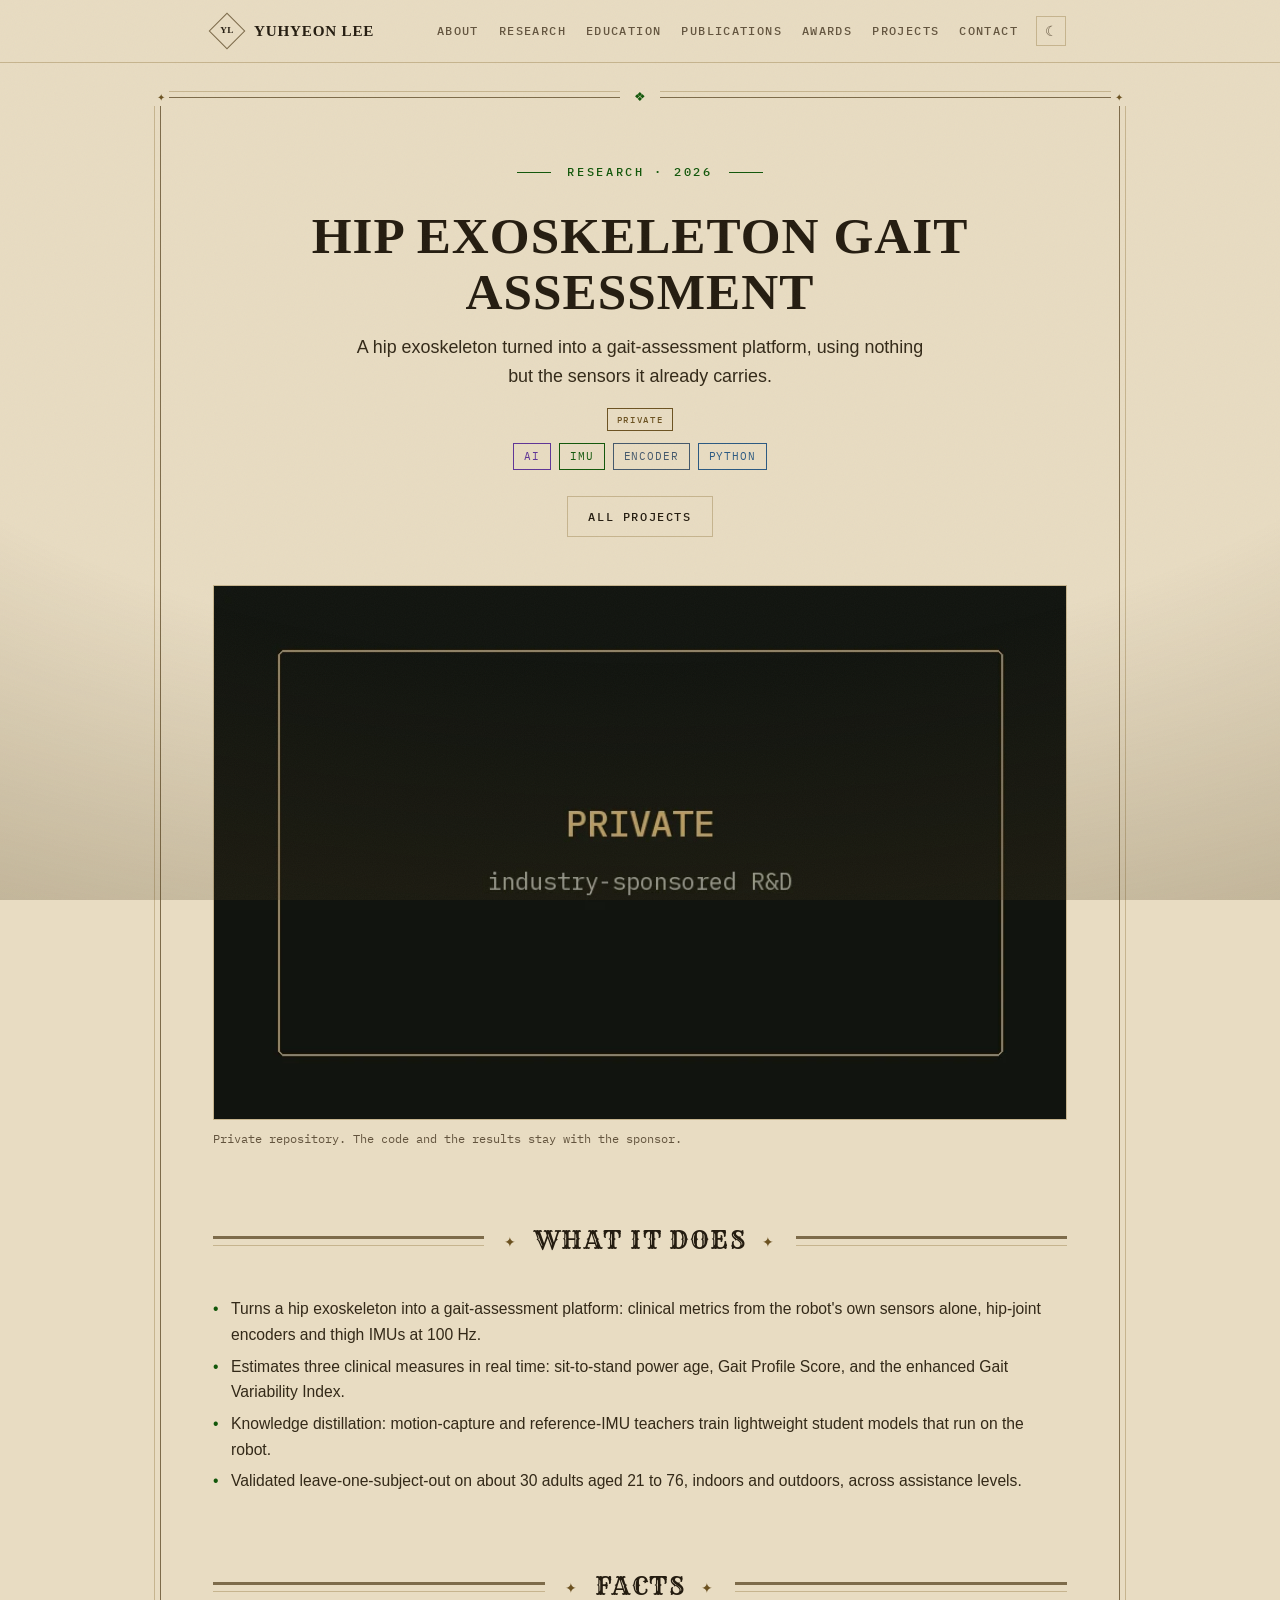
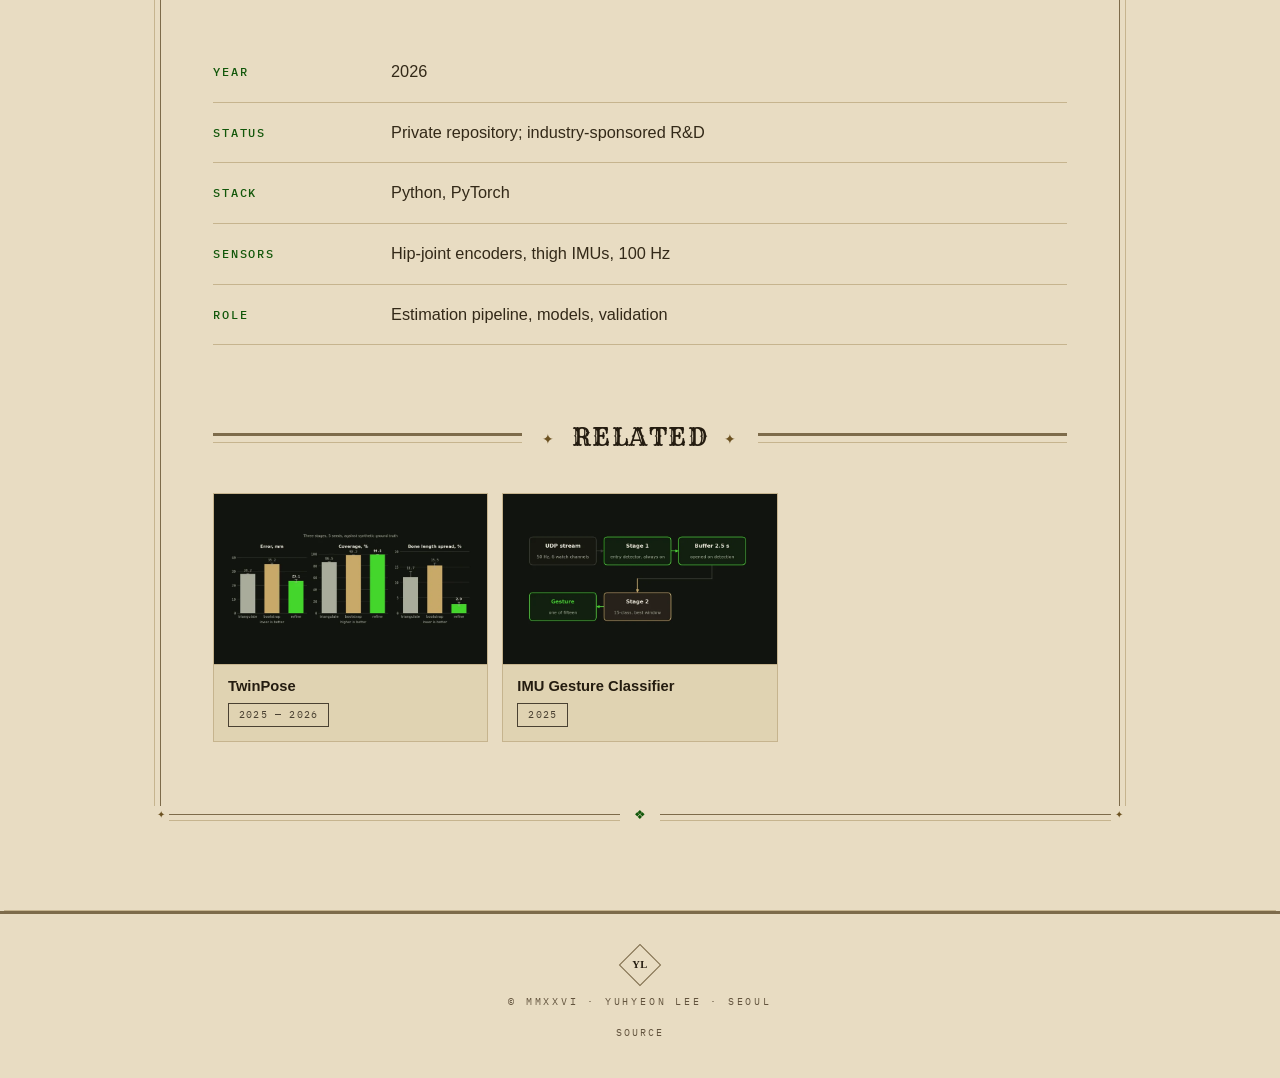
==== projects/hip-exoskeleton-gait/index.html @ b3503a05 "Stop the translucent layers from hazing scrolled content The vignette was a fixed radial wash. Its c" ====
<!DOCTYPE html>
<html lang="en">
<head>
  <meta charset="UTF-8">
  <meta name="viewport" content="width=device-width, initial-scale=1.0">
  <title>Hip Exoskeleton Gait Assessment — Yuhyeon Lee</title>
  <meta name="description" content="Clinical gait measures from a hip exoskeleton&#x27;s own encoders and thigh IMUs, distilled from motion-capture teachers into onboard models.">
  <meta name="author" content="Yuhyeon Lee">
  <meta name="theme-color" content="#0c0d0b">
  <link rel="canonical" href="https://blueion0612.github.io/projects/hip-exoskeleton-gait/">

  <meta property="og:type" content="article">
  <meta property="og:site_name" content="Yuhyeon Lee">
  <meta property="og:locale" content="en_US">
  <meta property="og:title" content="Hip Exoskeleton Gait Assessment — Yuhyeon Lee">
  <meta property="og:description" content="Clinical gait measures from a hip exoskeleton&#x27;s own encoders and thigh IMUs, distilled from motion-capture teachers into onboard models.">
  <meta property="og:url" content="https://blueion0612.github.io/projects/hip-exoskeleton-gait/">
  <meta property="og:image" content="https://blueion0612.github.io/assets/projects/hip-exoskeleton-gait.webp">
  <meta property="og:image:width" content="800">
  <meta property="og:image:height" content="500">
  <meta name="twitter:card" content="summary_large_image">

  <link rel="icon" href="../../assets/favicon.svg" type="image/svg+xml">
  <link rel="icon" href="../../favicon.ico" sizes="16x16 32x32 48x48">
  <link rel="apple-touch-icon" href="../../assets/apple-touch-icon.png">

  <link rel="preload" href="../../assets/fonts/besley-var.woff2" as="font" type="font/woff2" crossorigin>
  <link rel="preload" href="../../assets/fonts/ibmplexmono-400.woff2" as="font" type="font/woff2" crossorigin>
  <link rel="preload" href="../../assets/fonts/archivo-var.woff2" as="font" type="font/woff2" crossorigin>
  <link rel="stylesheet" href="../../assets/style.css?v=25">
  <script>
    try {
      var t = localStorage.getItem('theme');
      if (t === 'day' || (!t && window.matchMedia('(prefers-color-scheme: light)').matches)) {
        document.documentElement.setAttribute('data-theme', 'day');
      }
    } catch (e) {}
  </script>
</head>
<body>

<a class="skip-link" href="#top">Skip to content</a>
<div class="grain" aria-hidden="true"></div>
<div class="vignette" aria-hidden="true"></div>

<nav class="nav" aria-label="Primary">
  <div class="nav-inner">
    <a class="nav-brand" href="../../">
      <span class="mark" aria-hidden="true"><span>YL</span></span>
      <span class="nav-name">Yuhyeon Lee</span>
    </a>
    <div class="nav-links">
      <a href="../../#about">About</a>
      <a href="../../#research">Research</a>
      <a href="../../#education">Education</a>
      <a href="../../#publications">Publications</a>
      <a href="../../#awards">Awards</a>
      <a href="../../#projects">Projects</a>
      <a href="../../#contact">Contact</a>
    </div>
    <button class="theme-toggle" type="button" aria-label="Switch to day mode">&#9728;</button>
  </div>
</nav>

<main id="top" class="project-page">

  <div class="frame-tacks" aria-hidden="true"><span>&#10022;</span><span>&#10022;</span><span>&#10022;</span><span>&#10022;</span></div>

  <header class="project-hero">
    <p class="hero-kicker">Research &middot; 2026</p>
    <h1>Hip Exoskeleton Gait Assessment</h1>
    <p class="project-lede">A hip exoskeleton turned into a gait-assessment platform, using nothing but the sensors it already carries.</p>
    <div class="tile-meta project-hero-meta">
      <span class="tag vis-private">Private</span>
    </div>
    <div class="chips project-hero-chips"><span class="chip kw-ai">AI</span><span class="chip chip-mod mod-imu">IMU</span><span class="chip chip-mod mod-enc">Encoder</span><span class="chip kw-py">Python</span></div>
    <div class="hero-links">
      <a class="btn" href="../../#projects">All projects</a>
    </div>
  </header>

  <figure class="project-figure project-figure-hero"><img src="../../assets/projects/hip-exoskeleton-gait.webp" alt="" width="800" height="500" fetchpriority="high" decoding="async"><figcaption>Private repository. The code and the results stay with the sponsor.</figcaption></figure>

  <section class="detail">
    <div class="section-head"><h2>What it does</h2></div>
    <ul class="project-points">
        <li>Turns a hip exoskeleton into a gait-assessment platform: clinical metrics from the robot&#x27;s own sensors alone, hip-joint encoders and thigh IMUs at 100 Hz.</li>
        <li>Estimates three clinical measures in real time: sit-to-stand power age, Gait Profile Score, and the enhanced Gait Variability Index.</li>
        <li>Knowledge distillation: motion-capture and reference-IMU teachers train lightweight student models that run on the robot.</li>
        <li>Validated leave-one-subject-out on about 30 adults aged 21 to 76, indoors and outdoors, across assistance levels.</li>
    </ul>
  </section>

  <section class="detail">
    <div class="section-head"><h2>Facts</h2></div>
    <dl class="facts">
      <div class="fact"><dt>Year</dt><dd>2026</dd></div>
      <div class="fact"><dt>Status</dt><dd>Private repository; industry-sponsored R&amp;D</dd></div>
      <div class="fact"><dt>Stack</dt><dd>Python, PyTorch</dd></div>
      <div class="fact"><dt>Sensors</dt><dd>Hip-joint encoders, thigh IMUs, 100 Hz</dd></div>
      <div class="fact"><dt>Role</dt><dd>Estimation pipeline, models, validation</dd></div>
    </dl>
  </section>



  <section class="detail">
    <div class="section-head"><h2>Related</h2></div>
    <ul class="tiles tiles-small">
      <li><a class="tile tile-small" href="../../projects/twinpose/"><img class="tile-thumb" src="../../assets/projects/twinpose.webp" width="800" height="500" loading="lazy" decoding="async" alt=""><div class="tile-body"><h3 class="tile-title">TwinPose</h3><div class="tile-meta"><span class="project-year">2025 — 2026</span></div></div></a></li>
      <li><a class="tile tile-small" href="../../projects/imu-gesture-classifier/"><img class="tile-thumb" src="../../assets/projects/imu-gesture-classifier.webp" width="800" height="500" loading="lazy" decoding="async" alt=""><div class="tile-body"><h3 class="tile-title">IMU Gesture Classifier</h3><div class="tile-meta"><span class="project-year">2025</span></div></div></a></li>
    </ul>
  </section>

</main>

<footer>
  <div class="footer-inner">
    <span class="mark mark-footer" aria-hidden="true"><span>YL</span></span>
    <span class="footer-line">&copy; MMXXVI &middot; Yuhyeon Lee &middot; Seoul</span>
    <a class="footer-src" href="https://github.com/blueion0612/blueion0612.github.io" target="_blank" rel="noopener">Source</a>
  </div>
</footer>

<script src="../../assets/site.js" defer></script>

</body>
</html>
---- assets/style.css ----
/* ============================================================
   Yuhyeon Lee — personal portfolio
   Concept: "the engineer's dossier" — matte black ground,
   engraved serif display, monospace readouts, one phosphor-green
   accent, brass for stamps and the monogram. Night by default,
   day on the toggle or the OS preference.
   ============================================================ */

/* self-hosted type (SIL Open Font License, see fonts/OFL-*.txt) */
@font-face { font-family: "Besley"; font-style: normal; font-weight: 700 800; font-display: swap; src: url("fonts/besley-var.woff2") format("woff2"); }
@font-face { font-family: "Archivo"; font-style: normal; font-weight: 400 600; font-display: swap; src: url("fonts/archivo-var.woff2") format("woff2"); }
@font-face { font-family: "Archivo"; font-style: italic; font-weight: 400; font-display: swap; src: url("fonts/archivo-italic-var.woff2") format("woff2"); }
@font-face { font-family: "IBM Plex Mono"; font-style: normal; font-weight: 400; font-display: swap; src: url("fonts/ibmplexmono-400.woff2") format("woff2"); }
@font-face { font-family: "IBM Plex Mono"; font-style: normal; font-weight: 500; font-display: swap; src: url("fonts/ibmplexmono-500.woff2") format("woff2"); }
@font-face { font-family: "Rye"; font-style: normal; font-weight: 400; font-display: swap; src: url("fonts/rye-400.woff2") format("woff2"); }

:root {
  color-scheme: dark;
  --bg: #0c0d0b;
  --bg-raise: #12140f;
  --ink: #ece7d9;          /* bone white */
  --ink-soft: #ddd9cb;
  --muted: #a9ac9b;        /* olive gray */
  --line: #2a2c22;
  --line-strong: #4b4d3e;  /* heavy poster rule */
  --line-soft: #191b14;
  --green: #44d62c;        /* phosphor */
  --green-dim: rgba(68, 214, 44, 0.45);
  --gold: #c9a96a;         /* brass */
  --gold-dim: #93805a;

  /* modality signal colors (IMU stays phosphor green — the house modality) */
  --mod-emg: #e0813f;      /* EMG — muscle signal */
  --mod-emg-dim: rgba(224, 129, 63, 0.45);
  --mod-ppg: #e26666;      /* PPG — blood pulse */
  --mod-ppg-dim: rgba(226, 102, 102, 0.45);
  --mod-vis: #52c7de;      /* vision — optics */
  --mod-vis-dim: rgba(82, 199, 222, 0.45);
  --mod-enc: #9fb8cc;      /* encoder — machined steel */
  --mod-enc-dim: rgba(159, 184, 204, 0.45);

  /* keyword inks — technique / language / year (co-occurrence checked per card) */
  --kw-ai: #b48ce0;        /* violet — indelible ink */
  --kw-ai-dim: rgba(180, 140, 224, 0.45);
  --kw-sw: #c9bd72;        /* sand */
  --kw-sw-dim: rgba(201, 189, 114, 0.45);
  --kw-app: #d693a8;       /* faded rose */
  --kw-app-dim: rgba(214, 147, 168, 0.45);
  --kw-py: #7cb8e8;        /* python — sky */
  --kw-py-dim: rgba(124, 184, 232, 0.45);
  --kw-rust: #c47a52;      /* rust — sienna */
  --kw-rust-dim: rgba(196, 122, 82, 0.45);
  --kw-kt: #e8b04a;        /* kotlin — marigold */
  --kw-kt-dim: rgba(232, 176, 74, 0.45);
  --year: #d9d2bd;         /* date stamp — bone */
  --year-dim: rgba(217, 210, 189, 0.4);

  --bg-hover: #15170f;

  --display: "Besley", "Clarendon", Georgia, serif;
  --poster: "Rye", "Besley", Georgia, serif;   /* section bands only — Rye ships one weight (400) */
  --sans: "Archivo", -apple-system, "Segoe UI", sans-serif;
  --mono: "IBM Plex Mono", ui-monospace, "Cascadia Mono", monospace;
}

/* ------------------------------------------------------------ day mode
   the same bill printed on aged paper — toggled by the nav sun/moon,
   persisted in localStorage, night stays the default */
html[data-theme="day"] {
  color-scheme: light;
  scrollbar-color: #b5a683 #e8dcc2;

  --bg: #e8dcc2;
  --bg-raise: #e0d3b2;
  --bg-hover: #dbcda6;
  --ink: #241c10;
  --ink-soft: #332918;
  --muted: #63543e;
  --line: #c6b48e;
  --line-strong: #7d6b4a;
  --line-soft: #d8caa8;
  --green: #12570a;
  --green-dim: #12570a;
  --gold: #6c5221;
  --gold-dim: #6c5221;

  /* every chip ink reaches 4.6:1 on the darkest day surface (--bg-hover),
     so small chip text passes WCAG AA in both themes */
  --mod-emg: #86450e;  --mod-emg-dim: #86450e;
  --mod-ppg: #9a3232;  --mod-ppg-dim: #9a3232;
  --mod-vis: #0e5e71;  --mod-vis-dim: #0e5e71;
  --mod-enc: #44586b;  --mod-enc-dim: #44586b;

  --kw-ai: #5f3596;    --kw-ai-dim: #5f3596;
  --kw-sw: #5f5722;    --kw-sw-dim: #5f5722;
  --kw-app: #8e395a;   --kw-app-dim: #8e395a;
  --kw-py: #2a5982;    --kw-py-dim: #2a5982;
  --kw-rust: #874322;  --kw-rust-dim: #874322;
  --kw-kt: #734f0d;    --kw-kt-dim: #734f0d;
  --year: #4a4132;     --year-dim: #4a4132;
}

html[data-theme="day"] ::-webkit-scrollbar-thumb { background: #b5a683; }
html[data-theme="day"] .portrait { background: linear-gradient(160deg, #ded1af 0%, #e5d9bb 100%); }
html[data-theme="day"] .vignette {
  background: radial-gradient(ellipse 130% 95% at 50% 24%, rgba(0, 0, 0, 0) 52%, rgba(74, 56, 24, 0.3) 100%);
}

* { box-sizing: border-box; margin: 0; padding: 0; }

html { scrollbar-color: #262822 #0c0d0b; }

@media (prefers-reduced-motion: no-preference) {
  html { scroll-behavior: smooth; }
}

body {
  background: var(--bg);
  color: var(--ink-soft);
  font-family: var(--sans);
  font-size: 16.5px;
  line-height: 1.68;
  -webkit-font-smoothing: antialiased;
  text-rendering: optimizeLegibility;
}

::selection { background: var(--green); color: var(--bg); }

a { color: var(--green); text-decoration: none; }
a:hover { text-decoration: underline; text-underline-offset: 4px; }
a:focus-visible,
.btn:focus-visible {
  outline: 2px solid var(--green);
  outline-offset: 3px;
}

.skip-link {
  position: absolute;
  top: 8px;
  left: 50%;
  transform: translate(-50%, -160%);
  z-index: 100;
  background: var(--bg);
  color: var(--green);
  border: 1px solid var(--green);
  padding: 8px 16px;
  font-family: var(--mono);
  font-size: 0.72rem;
  text-transform: uppercase;
  letter-spacing: 0.14em;
}
.skip-link:focus { transform: translate(-50%, 0); }

/* thin dark scrollbar */
::-webkit-scrollbar { width: 10px; }
::-webkit-scrollbar-track { background: var(--bg); }
::-webkit-scrollbar-thumb { background: #262822; border-radius: 0; }
::-webkit-scrollbar-thumb:hover { background: var(--green-dim); }

/* film grain over everything */
.grain {
  position: fixed;
  inset: 0;
  z-index: 999;
  pointer-events: none;
  opacity: 0.034;
  background-image: url("data:image/svg+xml,%3Csvg xmlns='http://www.w3.org/2000/svg' width='160' height='160'%3E%3Cfilter id='n'%3E%3CfeTurbulence type='fractalNoise' baseFrequency='0.9' numOctaves='2' stitchTiles='stitch'/%3E%3C/filter%3E%3Crect width='160' height='160' filter='url(%23n)'/%3E%3C/svg%3E");
}

/* lamplight — the poster darkens toward its edges. Bound to the first screen and
   scrolled away with it: as a fixed layer it washed the bottom of every screen,
   which read as a haze over anything being scrolled past. */
.vignette {
  position: absolute;
  top: 0;
  left: 0;
  right: 0;
  height: 100vh;
  z-index: 998;
  pointer-events: none;
  background: radial-gradient(ellipse 130% 95% at 50% 24%, rgba(0, 0, 0, 0) 52%, rgba(3, 4, 2, 0.42) 100%);
}

/* ------------------------------------------------------------ monogram mark */

.mark {
  width: 26px;
  height: 26px;
  border: 1px solid var(--line-strong);
  transform: rotate(45deg);
  display: inline-flex;
  align-items: center;
  justify-content: center;
  flex-shrink: 0;
  transition: border-color 0.2s ease;
}

.mark span {
  transform: rotate(-45deg);
  font-family: var(--display);
  font-size: 0.58rem;
  font-weight: 700;
  color: var(--ink);
  letter-spacing: 0.04em;
}

/* ------------------------------------------------------------ nav */

.nav {
  position: sticky;
  top: 0;
  z-index: 10;
  background: var(--bg);
  border-bottom: 1px solid var(--line);
}

.nav-inner {
  position: relative;
  max-width: 900px;
  margin: 0 auto;
  padding: 0 24px;
  height: 62px;
  display: flex;
  align-items: center;
  gap: 18px;
}

.nav-brand {
  display: flex;
  align-items: center;
  gap: 14px;
}
.nav-brand:hover { text-decoration: none; }
.nav-brand:hover .mark { border-color: var(--green); }

.nav-name {
  font-family: var(--display);
  font-size: 0.95rem;
  font-weight: 700;
  text-transform: uppercase;
  color: var(--ink);
  letter-spacing: 0.05em;
  white-space: nowrap;
}

.nav-links {
  display: flex;
  flex-wrap: wrap;
  gap: 20px;
  margin-left: auto;
}

.nav-links a {
  font-family: var(--mono);
  font-size: 0.72rem;
  font-weight: 500;
  text-transform: uppercase;
  letter-spacing: 0.12em;
  color: var(--muted);
}
.nav-links a:hover {
  color: var(--ink);
  text-decoration: underline;
  text-decoration-color: var(--green);
  text-underline-offset: 6px;
}

.theme-toggle {
  width: 30px;
  height: 30px;
  display: inline-flex;
  align-items: center;
  justify-content: center;
  flex-shrink: 0;
  padding: 0;
  background: transparent;
  border: 1px solid var(--line);
  color: var(--muted);
  font-size: 0.9rem;
  line-height: 1;
  cursor: pointer;
  transition: border-color 0.18s ease, color 0.18s ease;
}
.theme-toggle:hover { border-color: var(--green); color: var(--ink); }
.theme-toggle:focus-visible { outline: 2px solid var(--green); outline-offset: 3px; }

/* ------------------------------------------------------------ layout */

/* the whole page is framed like a printed bill */
main {
  position: relative;
  max-width: 960px;
  margin: 34px auto 0;
  padding: 0 52px;
  border: 1px solid var(--line-strong);
  outline: 1px solid var(--line);
  outline-offset: 5px;
}

main::before,
main::after {
  content: "\2756";           /* ❖ */
  position: absolute;
  left: 50%;
  transform: translateX(-50%);
  color: var(--green);
  background: var(--bg);
  padding: 0 14px;
  font-size: 0.8rem;
  line-height: 1;
}
main::before { top: -7px; }
main::after { bottom: -7px; }

/* brass tacks pinning the bill at its corners */
.frame-tacks span {
  position: absolute;
  width: 16px;
  height: 16px;
  display: flex;
  align-items: center;
  justify-content: center;
  color: var(--gold);
  background: var(--bg);
  font-size: 0.6rem;
  line-height: 1;
  z-index: 2;
}
.frame-tacks span:nth-child(1) { top: -8px; left: -8px; }
.frame-tacks span:nth-child(2) { top: -8px; right: -8px; }
.frame-tacks span:nth-child(3) { bottom: -8px; left: -8px; }
.frame-tacks span:nth-child(4) { bottom: -8px; right: -8px; }

section {
  margin: 104px 0;
  scroll-margin-top: 92px;
}

/* poster band: heavy-thin rules flanking a centered title */
.section-head {
  display: flex;
  align-items: center;
  gap: 20px;
  margin-bottom: 34px;
}

.section-head::before,
.section-head::after {
  content: "";
  flex: 1;
  height: 6px;
  border-top: 3px solid var(--line-strong);
  border-bottom: 1px solid var(--line);
}

h2 {
  font-family: var(--poster);
  font-size: 1.55rem;
  font-weight: 400;
  text-transform: uppercase;
  color: var(--ink);
  letter-spacing: 0.06em;
  white-space: nowrap;
}

/* hand-set ornaments flanking every band title */
h2::before,
h2::after {
  content: "\2726";           /* ✦ */
  font-size: 0.55em;
  color: var(--gold-dim);
  vertical-align: 0.18em;
}
h2::before { margin-right: 16px; }
h2::after { margin-left: 16px; }

/* ------------------------------------------------------------ hero */

/* wanted-poster stack: kicker, name, mugshot, details */
.hero {
  display: flex;
  flex-direction: column;
  align-items: center;
  text-align: center;
  padding: 78px 0 0;
}

.hero-kicker {
  display: flex;
  align-items: center;
  gap: 16px;
  font-family: var(--mono);
  font-size: 0.76rem;
  font-weight: 500;
  letter-spacing: 0.22em;
  text-transform: uppercase;
  color: var(--green);
  margin-bottom: 26px;
}
.hero-kicker::before,
.hero-kicker::after {
  content: "";
  width: 34px;
  height: 1px;
  background: var(--green);
}

.hero h1 {
  font-family: var(--display);
  font-size: clamp(2.7rem, 7vw, 4.3rem);
  font-weight: 800;
  text-transform: uppercase;
  color: var(--ink);
  letter-spacing: 0.02em;
  line-height: 1.05;
  margin-bottom: 36px;
}

/* worn wood-type ink on the name — noise clipped into the glyphs */
@supports (-webkit-background-clip: text) {
  .hero h1 {
    color: transparent;
    background-image:
      url("data:image/svg+xml,%3Csvg xmlns='http://www.w3.org/2000/svg' width='140' height='140'%3E%3Cfilter id='w'%3E%3CfeTurbulence type='fractalNoise' baseFrequency='0.5' numOctaves='3' stitchTiles='stitch'/%3E%3CfeColorMatrix values='0 0 0 0 0  0 0 0 0 0  0 0 0 0 0  0 0 0 0.8 -0.3'/%3E%3C/filter%3E%3Crect width='140' height='140' filter='url(%23w)' opacity='0.55'/%3E%3C/svg%3E"),
      linear-gradient(var(--ink), var(--ink));
    -webkit-background-clip: text;
    background-clip: text;
  }
}

.hero-affiliation {
  font-family: var(--mono);
  font-size: 0.8rem;
  text-transform: uppercase;
  letter-spacing: 0.1em;
  color: var(--muted);
  margin-bottom: 30px;
}
.hero-affiliation a {
  color: var(--muted);
  text-decoration: underline;
  text-decoration-color: var(--line);
  text-underline-offset: 4px;
}
.hero-affiliation a:hover { color: var(--green); text-decoration-color: var(--green); }

.hero-links { display: flex; flex-wrap: wrap; justify-content: center; gap: 10px; }

.btn {
  display: inline-block;
  padding: 10px 20px;
  border: 1px solid var(--line);
  font-family: var(--mono);
  font-size: 0.72rem;
  font-weight: 500;
  text-transform: uppercase;
  letter-spacing: 0.14em;
  color: var(--ink);
  background: transparent;
  transition: border-color 0.18s ease, color 0.18s ease, background 0.18s ease;
}
.btn:hover { border-color: var(--green); color: var(--green); text-decoration: none; }

.btn-primary {
  background: var(--green);
  border-color: var(--green);
  color: var(--bg);
  font-weight: 600;
}
.btn-primary:hover { background: #3bbd26; color: var(--bg); }

/* portrait — dossier ID photo, 5:6, registration corner marks */

.portrait {
  position: relative;
  width: 200px;
  height: 240px;
  margin: 0 0 32px;
  border: 1px solid var(--line-strong);
  background: linear-gradient(160deg, #14160f 0%, #0e100b 100%);
  flex-shrink: 0;
}
.portrait::before,
.portrait::after {
  content: "";
  position: absolute;
  width: 14px;
  height: 14px;
}
.portrait::before {
  top: -5px;
  left: -5px;
  border-top: 1px solid var(--green);
  border-left: 1px solid var(--green);
}
.portrait::after {
  bottom: -5px;
  right: -5px;
  border-bottom: 1px solid var(--green);
  border-right: 1px solid var(--green);
}

.portrait-blank {
  width: 100%;
  height: 100%;
  display: flex;
  flex-direction: column;
  align-items: center;
  justify-content: center;
  gap: 12px;
}

.portrait-mono {
  font-family: var(--display);
  font-size: 2.6rem;
  font-weight: 700;
  letter-spacing: 0.04em;
  color: var(--ink);
  opacity: 0.85;
}

.portrait-caption {
  font-family: var(--mono);
  font-size: 0.58rem;
  text-transform: uppercase;
  letter-spacing: 0.28em;
  color: var(--muted);
}

.portrait img {
  width: 100%;
  height: 100%;
  object-fit: cover;
  display: block;
  filter: grayscale(12%) contrast(1.03);
}

/* spec strip — at-a-glance readout */

.spec-strip {
  margin-top: 60px;
  border-top: 3px solid var(--line-strong);
  border-bottom: 3px solid var(--line-strong);
  box-shadow: 0 5px 0 -4px var(--line), 0 -5px 0 -4px var(--line);
  display: grid;
  grid-template-columns: 1fr 1.1fr 1.34fr;
}

.spec {
  padding: 16px;
  display: flex;
  flex-direction: column;
  gap: 3px;
}
.spec + .spec { border-left: 1px solid var(--line); }

.spec-key {
  font-family: var(--mono);
  font-size: 0.64rem;
  text-transform: uppercase;
  letter-spacing: 0.18em;
  color: var(--muted);
}

.spec-val {
  font-family: var(--mono);
  font-size: 0.84rem;
  color: var(--ink);
}

.live-dot {
  display: inline-block;
  width: 6px;
  height: 6px;
  border-radius: 50%;
  background: var(--green);
  box-shadow: 0 0 6px var(--green-dim);
  margin-right: 7px;
  vertical-align: 1px;
  animation: pulse 2.6s ease-in-out infinite;
}

@keyframes pulse {
  0%, 100% { opacity: 1; }
  50% { opacity: 0.35; }
}

/* ------------------------------------------------------------ about */

.facts { margin: 0; }

.fact {
  display: grid;
  grid-template-columns: 130px 1fr;
  gap: 28px;
  padding: 16px 0;
  border-top: 1px solid var(--line);
}
.facts .fact:first-child { border-top: none; }
.facts .fact:last-child { border-bottom: 1px solid var(--line); }

.fact dt {
  font-family: var(--mono);
  font-size: 0.72rem;
  font-weight: 500;
  text-transform: uppercase;
  letter-spacing: 0.16em;
  color: var(--green);
  padding-top: 4px;
}

/* About keys are poster subheads — About is the impression section;
   Contact keeps the small mono keys (utility register) */
#about .fact dt {
  font-family: var(--poster);
  font-size: 1.1rem;
  font-weight: 400;
  letter-spacing: 0.08em;
  padding-top: 0;
}

.fact dd { font-size: 1.02rem; line-height: 1.7; }

.fact-points { list-style: none; }

.fact-points li {
  position: relative;
  padding-left: 18px;
  margin: 3px 0;
}
.fact-points li::before {
  content: "\2022";           /* • */
  position: absolute;
  left: 0;
  color: var(--green);
}

/* ------------------------------------------------------------ research cards */

.grid-2 {
  display: grid;
  grid-template-columns: 1fr 1fr;
  gap: 14px;
}

.card {
  border: 1px solid var(--line);
  background: var(--bg-raise);
  padding: 22px 24px;
  transition: border-color 0.18s ease, background 0.18s ease;
}
.card:hover { border-color: var(--gold-dim); background: var(--bg-hover); }

.card-head {
  display: flex;
  align-items: center;
  justify-content: space-between;
  gap: 12px;
  margin-bottom: 8px;
  min-height: 22px;
}

.card h3 {
  font-size: 1rem;
  font-weight: 600;
  color: var(--ink);
}

.tag {
  font-family: var(--mono);
  font-size: 0.56rem;
  font-weight: 500;
  text-transform: uppercase;
  letter-spacing: 0.18em;
  padding: 3px 9px;
  white-space: nowrap;
  flex-shrink: 0;
}

.tag-now { color: var(--green); border: 1px solid var(--green-dim); }
.tag-next,
.tag-ult { color: var(--gold); border: 1px solid var(--gold-dim); }

.card p {
  font-size: 0.95rem;
  color: var(--muted);
  line-height: 1.62;
}

/* ------------------------------------------------------------ education timeline */

.timeline { list-style: none; }

.timeline li {
  display: grid;
  grid-template-columns: 190px 1fr;
  gap: 28px;
  padding: 24px 0;
  border-top: 1px solid var(--line);
}
.timeline li:first-child { border-top: none; padding-top: 4px; }
.timeline li:last-child { border-bottom: 1px solid var(--line); }

.timeline-period {
  font-family: var(--mono);
  font-size: 0.74rem;
  color: var(--muted);
  letter-spacing: 0.04em;
  padding-top: 6px;
  white-space: nowrap;
}

.timeline-body h3 {
  font-family: var(--display);
  font-size: 1.06rem;
  font-weight: 700;
  text-transform: uppercase;
  letter-spacing: 0.03em;
  color: var(--ink);
  margin-bottom: 4px;
}

.timeline-degree { font-size: 1rem; }

.timeline-detail {
  font-size: 0.88rem;
  color: var(--muted);
  margin-top: 2px;
}

/* ------------------------------------------------------------ publications */

.publications { list-style: none; }

.publications li {
  padding: 24px 0;
  border-top: 1px solid var(--line);
}
.publications li:first-child { border-top: none; padding-top: 4px; }
.publications li:last-child { border-bottom: 1px solid var(--line); }

.pub-top {
  display: flex;
  align-items: flex-start;
  justify-content: space-between;
  gap: 20px;
  margin-bottom: 10px;
}

.pub-title {
  font-family: var(--display);
  font-size: 1.22rem;
  font-weight: 700;
  line-height: 1.4;
  color: var(--ink);
  max-width: 60ch;
}

.stamp {
  font-family: var(--mono);
  font-size: 0.6rem;
  font-weight: 500;
  text-transform: uppercase;
  letter-spacing: 0.2em;
  color: var(--gold);
  border: 1px solid var(--gold-dim);
  box-shadow: inset 0 0 0 2px var(--bg), inset 0 0 0 3px var(--gold-dim);
  padding: 8px 14px;
  transform: rotate(-2deg);
  white-space: nowrap;
  flex-shrink: 0;
  margin-top: 5px;
}

.pub-authors { font-size: 0.98rem; margin-bottom: 3px; }
.pub-authors strong { color: var(--ink); }

.pub-note {
  font-family: var(--mono);
  font-size: 0.7rem;
  color: var(--muted);
  margin-left: 10px;
  /* atomic, so a two-marker note drops to the next line whole instead of
     breaking after the separator and orphaning a leading middot */
  display: inline-block;
}

.pub-venue {
  font-size: 0.9rem;
  font-style: italic;
  color: var(--muted);
  margin-bottom: 8px;
}

.pub-links { font-family: var(--mono); font-size: 0.78rem; }

/* ------------------------------------------------------------ awards (hidden until ready) */

.awards { list-style: none; }
.awards > li {
  display: flex;
  align-items: baseline;
  gap: 26px;
  padding: 15px 0;
  border-top: 1px solid var(--line);
  font-size: 0.98rem;
}
.awards > li:first-child { border-top: none; }
.awards > li:last-child { border-bottom: 1px solid var(--line); }

.award-year {
  font-family: var(--mono);
  font-size: 0.74rem;
  color: var(--muted);
  width: 172px;
  flex-shrink: 0;
  white-space: nowrap;
}

.award-body strong { color: var(--ink); font-weight: 600; }

.award-points { list-style: none; margin-top: 9px; }
.award-points li {
  position: relative;
  padding-left: 16px;
  font-size: 0.88rem;
  color: var(--muted);
  line-height: 1.6;
  margin: 3px 0;
  max-width: 74ch;
}
.award-points li::before {
  content: "\2022";           /* • */
  position: absolute;
  left: 0;
  color: var(--green);
}

/* ------------------------------------------------------------ projects */

.featured {
  display: flex;
  flex-direction: column;
  gap: 14px;
}

.project-card {
  border: 1px solid var(--line);
  background: var(--bg-raise);
  padding: 24px 26px;
  transition: border-color 0.18s ease, background 0.18s ease;
}
.project-card:hover { border-color: var(--gold-dim); background: var(--bg-hover); }

.project-head {
  display: flex;
  align-items: flex-start;
  justify-content: space-between;
  gap: 16px;
  margin-bottom: 10px;
}

.project-head h3 { font-size: 1.04rem; font-weight: 600; }
.project-head h3 a { color: var(--ink); }
.project-head h3 a:hover { color: var(--green); text-decoration: none; }

.project-year {
  font-family: var(--mono);
  font-size: 0.62rem;
  letter-spacing: 0.12em;
  color: var(--year);
  border: 1px solid var(--year-dim);
  padding: 3px 10px;
  white-space: nowrap;
}

/* right-side row: visibility · year · language, boxed to one spec */
.project-side,
.project-meta {
  display: flex;
  align-items: center;
  flex-wrap: wrap;
  justify-content: flex-end;
  gap: 8px;
  flex-shrink: 0;
}
.project-meta { margin-top: 4px; }

.vis-public { color: var(--green); border: 1px solid var(--green-dim); }
.vis-private { color: var(--gold); border: 1px solid var(--gold-dim); }

.project-points { list-style: none; margin-top: 2px; }

.project-points li {
  position: relative;
  padding-left: 18px;
  font-size: 0.98rem;
  color: var(--ink-soft);
  line-height: 1.64;
  margin: 6px 0;
  max-width: 74ch;
}
.project-points li::before {
  content: "\2022";           /* • */
  position: absolute;
  left: 0;
  color: var(--green);
}

.chips { display: flex; flex-wrap: wrap; gap: 8px; margin-top: 16px; }

.chip {
  font-family: var(--mono);
  font-size: 0.68rem;
  text-transform: uppercase;
  letter-spacing: 0.08em;
  color: var(--muted);
  background: transparent;
  border: 1px solid var(--line);
  padding: 3px 10px;
  white-space: nowrap;
}

/* modality chips are colored signal codes — technique chips stay neutral.
   compound selectors (.chip.mod-*) must outrank .chip, which resets color/border */
.chip.chip-mod { background: transparent; color: var(--green); border-color: var(--green-dim); }

.chip.mod-imu, .mod-imu { color: var(--green); border-color: var(--green-dim); }
.chip.mod-emg, .mod-emg { color: var(--mod-emg); border-color: var(--mod-emg-dim); }
.chip.mod-ppg, .mod-ppg { color: var(--mod-ppg); border-color: var(--mod-ppg-dim); }
.chip.mod-vis, .mod-vis { color: var(--mod-vis); border-color: var(--mod-vis-dim); }
.chip.mod-enc, .mod-enc { color: var(--mod-enc); border-color: var(--mod-enc-dim); }

.mod-word { font-family: var(--mono); font-size: 0.82em; letter-spacing: 0.04em; }

/* technique + language keyword inks — same compound-selector rule as .mod-* */
.chip.kw-ai { color: var(--kw-ai); border-color: var(--kw-ai-dim); }
.chip.kw-sw { color: var(--kw-sw); border-color: var(--kw-sw-dim); }
.chip.kw-app { color: var(--kw-app); border-color: var(--kw-app-dim); }
.chip.kw-py { color: var(--kw-py); border-color: var(--kw-py-dim); }
.chip.kw-rust { color: var(--kw-rust); border-color: var(--kw-rust-dim); }
.chip.kw-kt { color: var(--kw-kt); border-color: var(--kw-kt-dim); }

.more-heading {
  display: flex;
  align-items: center;
  gap: 18px;
  font-family: var(--mono);
  font-size: 0.7rem;
  font-weight: 500;
  text-transform: uppercase;
  letter-spacing: 0.2em;
  color: var(--muted);
  margin: 48px 0 8px;
}
.more-heading::before,
.more-heading::after {
  content: "";
  flex: 1;
  height: 1px;
  background: var(--line);
}

.project-list { list-style: none; }

.project-list > li {
  display: flex;
  align-items: flex-start;
  justify-content: space-between;
  gap: 20px;
  padding: 20px 0;
  border-top: 1px solid var(--line);
}
.project-list > li:first-child { border-top: none; }
.project-list > li:last-child { border-bottom: 1px solid var(--line); }

.list-main .project-points { margin-top: 8px; }

.project-list a,
.project-list .no-link { font-weight: 600; color: var(--ink); }
.project-list a:hover { color: var(--green); text-decoration: none; }

.project-list p {
  font-size: 0.95rem;
  color: var(--muted);
  margin-top: 3px;
  max-width: 64ch;
}

.project-list .chips { margin-top: 10px; }

.list-sep { color: var(--muted); margin: 0 4px; }

/* ------------------------------------------------------------ project tiles */

/* the Projects tab is a grid of tiles: thumbnail, name, two lines, chips.
   the whole tile is the link to the project's own page */
.tiles {
  list-style: none;
  display: grid;
  grid-template-columns: 1fr 1fr;
  gap: 14px;
  margin-top: 10px;
}

.tile {
  display: flex;
  flex-direction: column;
  height: 100%;
  border: 1px solid var(--line);
  background: var(--bg-raise);
  color: var(--ink-soft);
  transition: border-color 0.18s ease, background 0.18s ease;
}
.tile:hover { border-color: var(--gold-dim); background: var(--bg-hover); text-decoration: none; }
.tile:focus-visible { outline: 2px solid var(--green); outline-offset: 3px; }

/* thumbnails are composed on the night card color, so they read as plates in both themes */
.tile-thumb {
  display: block;
  width: 100%;
  height: auto;
  aspect-ratio: 8 / 5;
  object-fit: cover;
  background: #12140f;
  border-bottom: 1px solid var(--line);
}

.tile-body {
  flex: 1;
  display: flex;
  flex-direction: column;
  gap: 8px;
  padding: 16px 18px 18px;
}

.tile-title { font-size: 1.02rem; font-weight: 600; color: var(--ink); line-height: 1.35; }
.tile:hover .tile-title { color: var(--green); }
.tile-sub { font-weight: 400; font-size: 0.9em; color: var(--muted); }

.tile-blurb { font-size: 0.92rem; line-height: 1.6; color: var(--muted); }
.tile:hover .tile-blurb { color: var(--ink-soft); }

.tile-meta {
  display: flex;
  align-items: center;
  flex-wrap: wrap;
  gap: 8px;
  margin-top: auto;
  padding-top: 6px;
}
.tile .chips { margin-top: 4px; }

.tiles-small { grid-template-columns: repeat(3, 1fr); }
.tiles-small .tile-body { padding: 12px 14px 14px; gap: 4px; }
.tiles-small .tile-title { font-size: 0.92rem; }
.tiles-small .tile-meta { padding-top: 2px; }

/* ------------------------------------------------------------ project pages */

.project-hero {
  display: flex;
  flex-direction: column;
  align-items: center;
  text-align: center;
  padding: 64px 0 0;
}

.project-hero h1 {
  font-family: var(--display);
  font-size: clamp(2rem, 5.2vw, 3.2rem);
  font-weight: 800;
  text-transform: uppercase;
  color: var(--ink);
  letter-spacing: 0.02em;
  line-height: 1.08;
  margin-bottom: 14px;
}

.project-subtitle {
  font-family: var(--mono);
  font-size: 0.8rem;
  text-transform: uppercase;
  letter-spacing: 0.14em;
  color: var(--muted);
  margin-bottom: 14px;
}

.project-lede {
  font-size: 1.12rem;
  line-height: 1.6;
  color: var(--ink-soft);
  max-width: 58ch;
  margin-bottom: 18px;
}

.project-hero-meta { justify-content: center; margin-top: 0; padding-top: 0; }
.project-hero-chips { justify-content: center; margin: 12px 0 26px; }

.project-figure { margin: 44px 0 0; }
.project-figure img {
  display: block;
  width: 100%;
  height: auto;
  border: 1px solid var(--line);
  background: var(--bg-raise);
}
.project-figure figcaption {
  font-family: var(--mono);
  font-size: 0.74rem;
  line-height: 1.6;
  color: var(--muted);
  margin-top: 10px;
}
.project-figure-hero { margin-top: 48px; }

/* figures ship in both palettes; the page shows the one that matches the theme.
   (two classes, so these outrank the `.project-figure img { display: block }` above) */
.project-figure .fig-day { display: none; }
html[data-theme="day"] .project-figure .fig-day { display: block; }
html[data-theme="day"] .project-figure .fig-night { display: none; }

.figure-grid { display: grid; grid-template-columns: 1fr 1fr; gap: 20px 14px; }
.figure-grid .project-figure { margin: 0; }

.detail { margin: 72px 0; }
.detail .project-points li { max-width: none; }
.project-page .fact { grid-template-columns: 150px 1fr; }


/* ------------------------------------------------------------ contact & footer */

.contact-mail {
  display: inline-block;
  font-family: var(--mono);
  font-size: 1.28rem;
  color: var(--green);
  letter-spacing: 0.01em;
  margin-bottom: 30px;
}

.pointer {
  display: inline-block;
  font-size: 0.72em;
  vertical-align: 1px;
  margin-right: 12px;
  transition: transform 0.18s ease;
}
.contact-mail:hover .pointer { transform: translateX(5px); }

footer {
  border-top: 3px solid var(--line-strong);
  box-shadow: 0 -5px 0 -4px var(--line);
  margin-top: 96px;
}

.footer-inner {
  max-width: 900px;
  margin: 0 auto;
  padding: 36px 24px;
  display: flex;
  flex-direction: column;
  align-items: center;
  gap: 14px;
}

.mark-footer { width: 30px; height: 30px; }
.mark-footer span { font-size: 0.66rem; }

.footer-line {
  font-family: var(--mono);
  font-size: 0.62rem;
  text-transform: uppercase;
  letter-spacing: 0.28em;
  color: var(--muted);
}

.footer-src {
  font-family: var(--mono);
  font-size: 0.62rem;
  text-transform: uppercase;
  letter-spacing: 0.2em;
  color: var(--muted);
}
.footer-src:hover { color: var(--green); }

/* ------------------------------------------------------------ responsive */

/* keep breathing room around the frame before the mobile layout kicks in */
@media (max-width: 1012px) {
  main { margin-left: 16px; margin-right: 16px; }
}

/* stack the nav before its link row starts wrapping raggedly */
@media (max-width: 880px) {
  .nav-inner { height: auto; padding: 12px 20px; flex-direction: column; align-items: stretch; gap: 10px; }
  .nav-links { width: 100%; gap: 10px 14px; justify-content: center; margin-left: 0; }
  .theme-toggle { position: absolute; top: 10px; right: 16px; width: 28px; height: 28px; }
  section { scroll-margin-top: 130px; }
}

@media (max-width: 760px) {
  .nav-links a { font-size: 0.64rem; }

  main {
    margin: 14px 10px 0;
    padding: 0 22px;
    outline-offset: 3px;
  }

  .hero { padding-top: 52px; }
  /* the one-line name is unbreakable — its floor must scale with the viewport */
  .hero h1 { font-size: clamp(1.8rem, 8.6vw, 2.7rem); letter-spacing: 0.01em; }
  .portrait { width: 156px; height: 187px; margin-bottom: 26px; }
  .portrait-mono { font-size: 2rem; }

  section { margin: 76px 0; scroll-margin-top: 130px; }

  .section-head { gap: 14px; }
  h2 { font-size: 1.08rem; }
  h2::before { margin-right: 10px; }
  h2::after { margin-left: 10px; }

  .spec-strip { grid-template-columns: 1fr; }
  .spec + .spec { border-left: none; border-top: 1px solid var(--line); }

  .grid-2 { grid-template-columns: 1fr; }

  .fact { grid-template-columns: 1fr; gap: 5px; padding: 14px 0; }
  #about .fact dt { font-size: 1.02rem; }

  .timeline li { grid-template-columns: 1fr; gap: 6px; padding: 18px 0; }

  .pub-top { flex-direction: column; gap: 12px; }
  .stamp { transform: rotate(0deg); margin-top: 0; }

  .awards > li { flex-direction: column; gap: 4px; padding: 13px 0; }
  .award-year { width: auto; }

  .project-list > li { flex-direction: column; gap: 8px; }
  .project-meta { justify-content: flex-start; margin-top: 0; order: -1; }
  .project-head { flex-wrap: wrap; }
  /* the meta rows already wrap internally, but flex-shrink:0 pinned them to
     max-content, so on a narrow phone they pushed past the card edge instead
     of breaking onto a second line */
  .project-side,
  .project-meta { flex-shrink: 1; min-width: 0; }

  .tiles, .tiles-small { grid-template-columns: 1fr; }
  .figure-grid { grid-template-columns: 1fr; }
  .project-hero { padding-top: 44px; }
  .project-page .fact { grid-template-columns: 1fr; }
  .detail { margin: 56px 0; }

  .contact-mail { font-size: 1.02rem; }
}

/* narrow phones: tighten the nav row so seven links wrap evenly */
@media (max-width: 430px) {
  .nav-links { gap: 8px 12px; }
  .nav-links a { font-size: 0.6rem; letter-spacing: 0.08em; }
}

/* very narrow phones: let poster-band titles wrap instead of clipping */
@media (max-width: 380px) {
  h2 { white-space: normal; line-height: 1.3; }
  .section-head { gap: 10px; }
}

/* ------------------------------------------------------------ reduced motion */

@media (prefers-reduced-motion: reduce) {
  .live-dot { animation: none; }
  .card, .project-card, .tile, .btn, .mark, .pointer, .skip-link { transition: none; }
}

/* ------------------------------------------------------------ print */

@media print {
  :root, html[data-theme="day"] {
    --bg: #ffffff;
    --bg-raise: #ffffff;
    --bg-hover: #ffffff;
    --ink: #111111;
    --ink-soft: #222222;
    --muted: #555555;
    --line: #cccccc;
    --line-strong: #888888;
    --line-soft: #e5e5e5;
    --green: #1a7a10;
    --green-dim: #1a7a10;
    --gold: #7a6233;
    --gold-dim: #7a6233;
    --mod-emg: #9a4f10;
    --mod-emg-dim: #9a4f10;
    --mod-ppg: #a03434;
    --mod-ppg-dim: #a03434;
    --mod-vis: #106b80;
    --mod-vis-dim: #106b80;
    --mod-enc: #44586b;
    --mod-enc-dim: #44586b;
    --kw-ai: #5f3596;    --kw-ai-dim: #5f3596;
    --kw-sw: #6b6226;    --kw-sw-dim: #6b6226;
    --kw-app: #9c3f63;   --kw-app-dim: #9c3f63;
    --kw-py: #2d5f8a;    --kw-py-dim: #2d5f8a;
    --kw-rust: #8a4423;  --kw-rust-dim: #8a4423;
    --kw-kt: #8a5f10;    --kw-kt-dim: #8a5f10;
    --year: #4a4132;     --year-dim: #4a4132;
  }
  .theme-toggle { display: none; }
  .grain, .vignette, .nav { display: none; }
  .hero h1 { color: var(--ink); background: none; -webkit-background-clip: initial; background-clip: initial; }
  body { background: #ffffff; }
  section { margin: 40px 0; break-inside: avoid; }
}
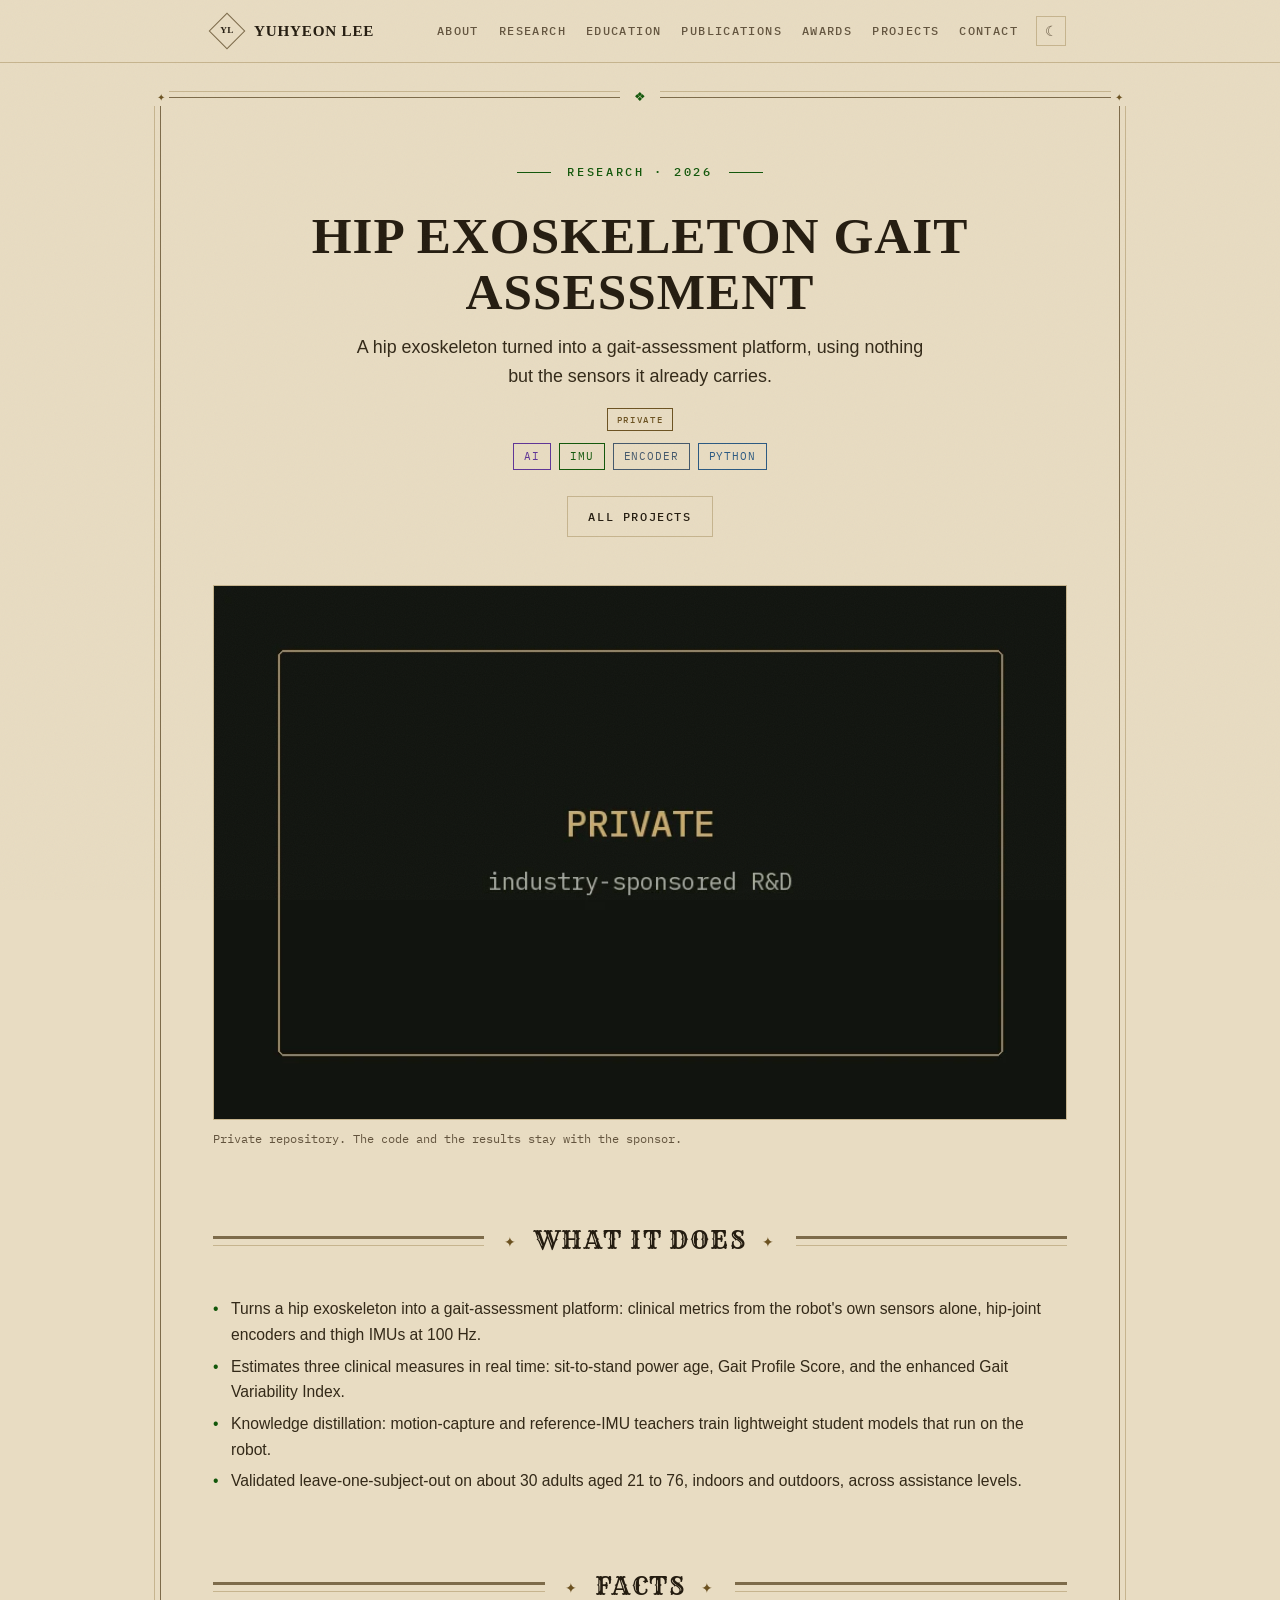
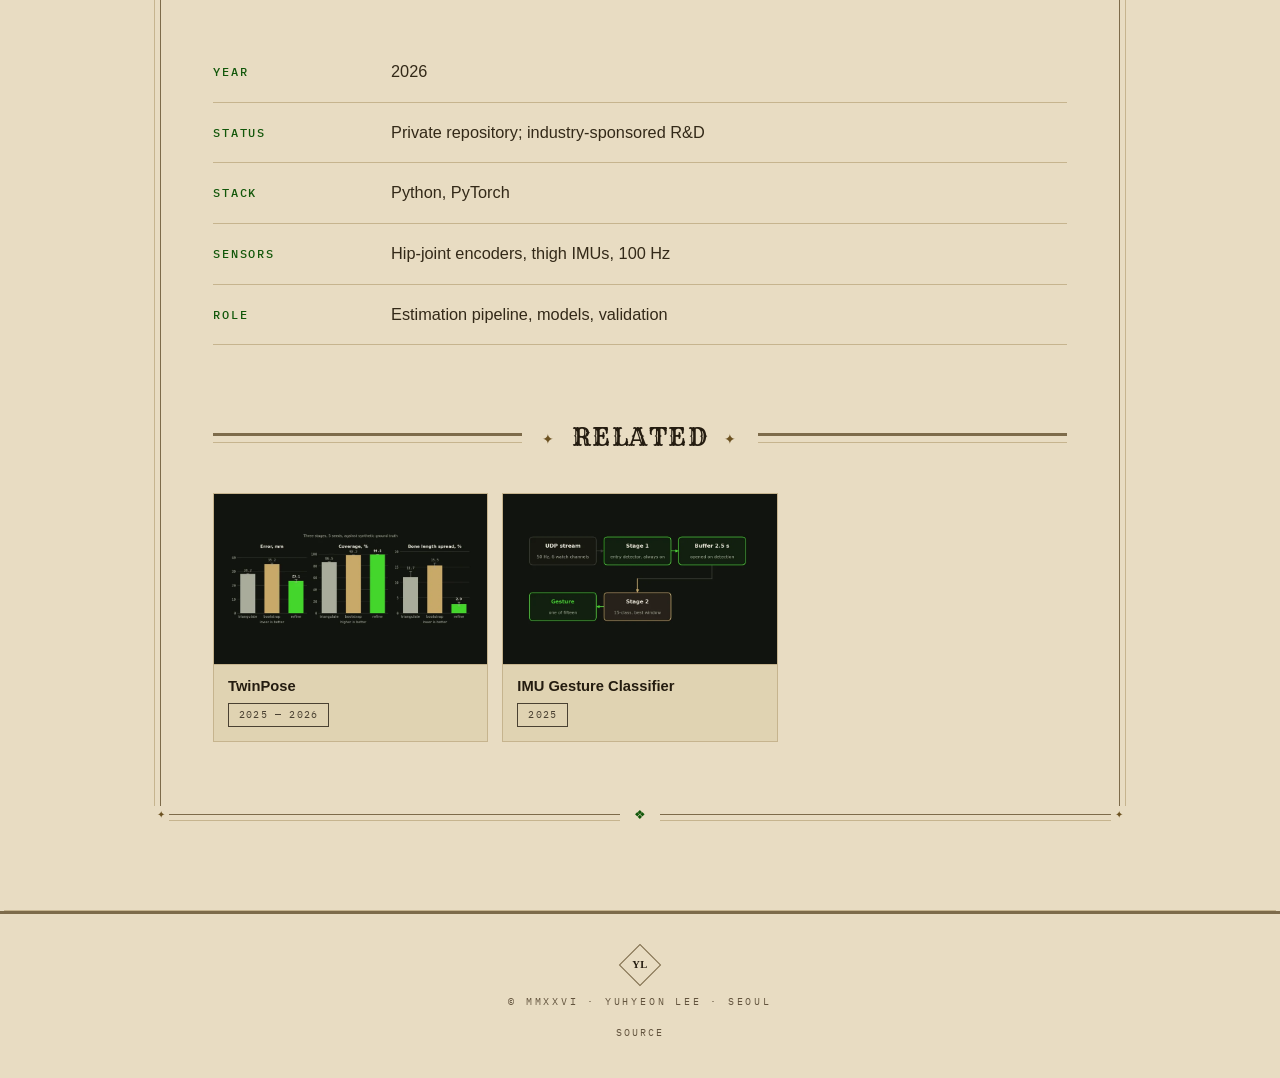
==== commit ddd63c8f: "Remove the vignette layer Bound to the first screen, the vignette's dark lower band scrolled up into" ====
--- a/projects/hip-exoskeleton-gait/index.html
+++ b/projects/hip-exoskeleton-gait/index.html
@@ -27,7 +27,7 @@
   <link rel="preload" href="../../assets/fonts/besley-var.woff2" as="font" type="font/woff2" crossorigin>
   <link rel="preload" href="../../assets/fonts/ibmplexmono-400.woff2" as="font" type="font/woff2" crossorigin>
   <link rel="preload" href="../../assets/fonts/archivo-var.woff2" as="font" type="font/woff2" crossorigin>
-  <link rel="stylesheet" href="../../assets/style.css?v=25">
+  <link rel="stylesheet" href="../../assets/style.css?v=26">
   <script>
     try {
       var t = localStorage.getItem('theme');
@@ -41,7 +41,6 @@
 
 <a class="skip-link" href="#top">Skip to content</a>
 <div class="grain" aria-hidden="true"></div>
-<div class="vignette" aria-hidden="true"></div>
 
 <nav class="nav" aria-label="Primary">
   <div class="nav-inner">
--- a/assets/style.css
+++ b/assets/style.css
@@ -102,9 +102,6 @@
 
 html[data-theme="day"] ::-webkit-scrollbar-thumb { background: #b5a683; }
 html[data-theme="day"] .portrait { background: linear-gradient(160deg, #ded1af 0%, #e5d9bb 100%); }
-html[data-theme="day"] .vignette {
-  background: radial-gradient(ellipse 130% 95% at 50% 24%, rgba(0, 0, 0, 0) 52%, rgba(74, 56, 24, 0.3) 100%);
-}
 
 * { box-sizing: border-box; margin: 0; padding: 0; }
 
@@ -165,20 +162,6 @@
   pointer-events: none;
   opacity: 0.034;
   background-image: url("data:image/svg+xml,%3Csvg xmlns='http://www.w3.org/2000/svg' width='160' height='160'%3E%3Cfilter id='n'%3E%3CfeTurbulence type='fractalNoise' baseFrequency='0.9' numOctaves='2' stitchTiles='stitch'/%3E%3C/filter%3E%3Crect width='160' height='160' filter='url(%23n)'/%3E%3C/svg%3E");
-}
-
-/* lamplight — the poster darkens toward its edges. Bound to the first screen and
-   scrolled away with it: as a fixed layer it washed the bottom of every screen,
-   which read as a haze over anything being scrolled past. */
-.vignette {
-  position: absolute;
-  top: 0;
-  left: 0;
-  right: 0;
-  height: 100vh;
-  z-index: 998;
-  pointer-events: none;
-  background: radial-gradient(ellipse 130% 95% at 50% 24%, rgba(0, 0, 0, 0) 52%, rgba(3, 4, 2, 0.42) 100%);
 }
 
 /* ------------------------------------------------------------ monogram mark */
@@ -1308,7 +1291,7 @@
     --year: #4a4132;     --year-dim: #4a4132;
   }
   .theme-toggle { display: none; }
-  .grain, .vignette, .nav { display: none; }
+  .grain, .nav { display: none; }
   .hero h1 { color: var(--ink); background: none; -webkit-background-clip: initial; background-clip: initial; }
   body { background: #ffffff; }
   section { margin: 40px 0; break-inside: avoid; }
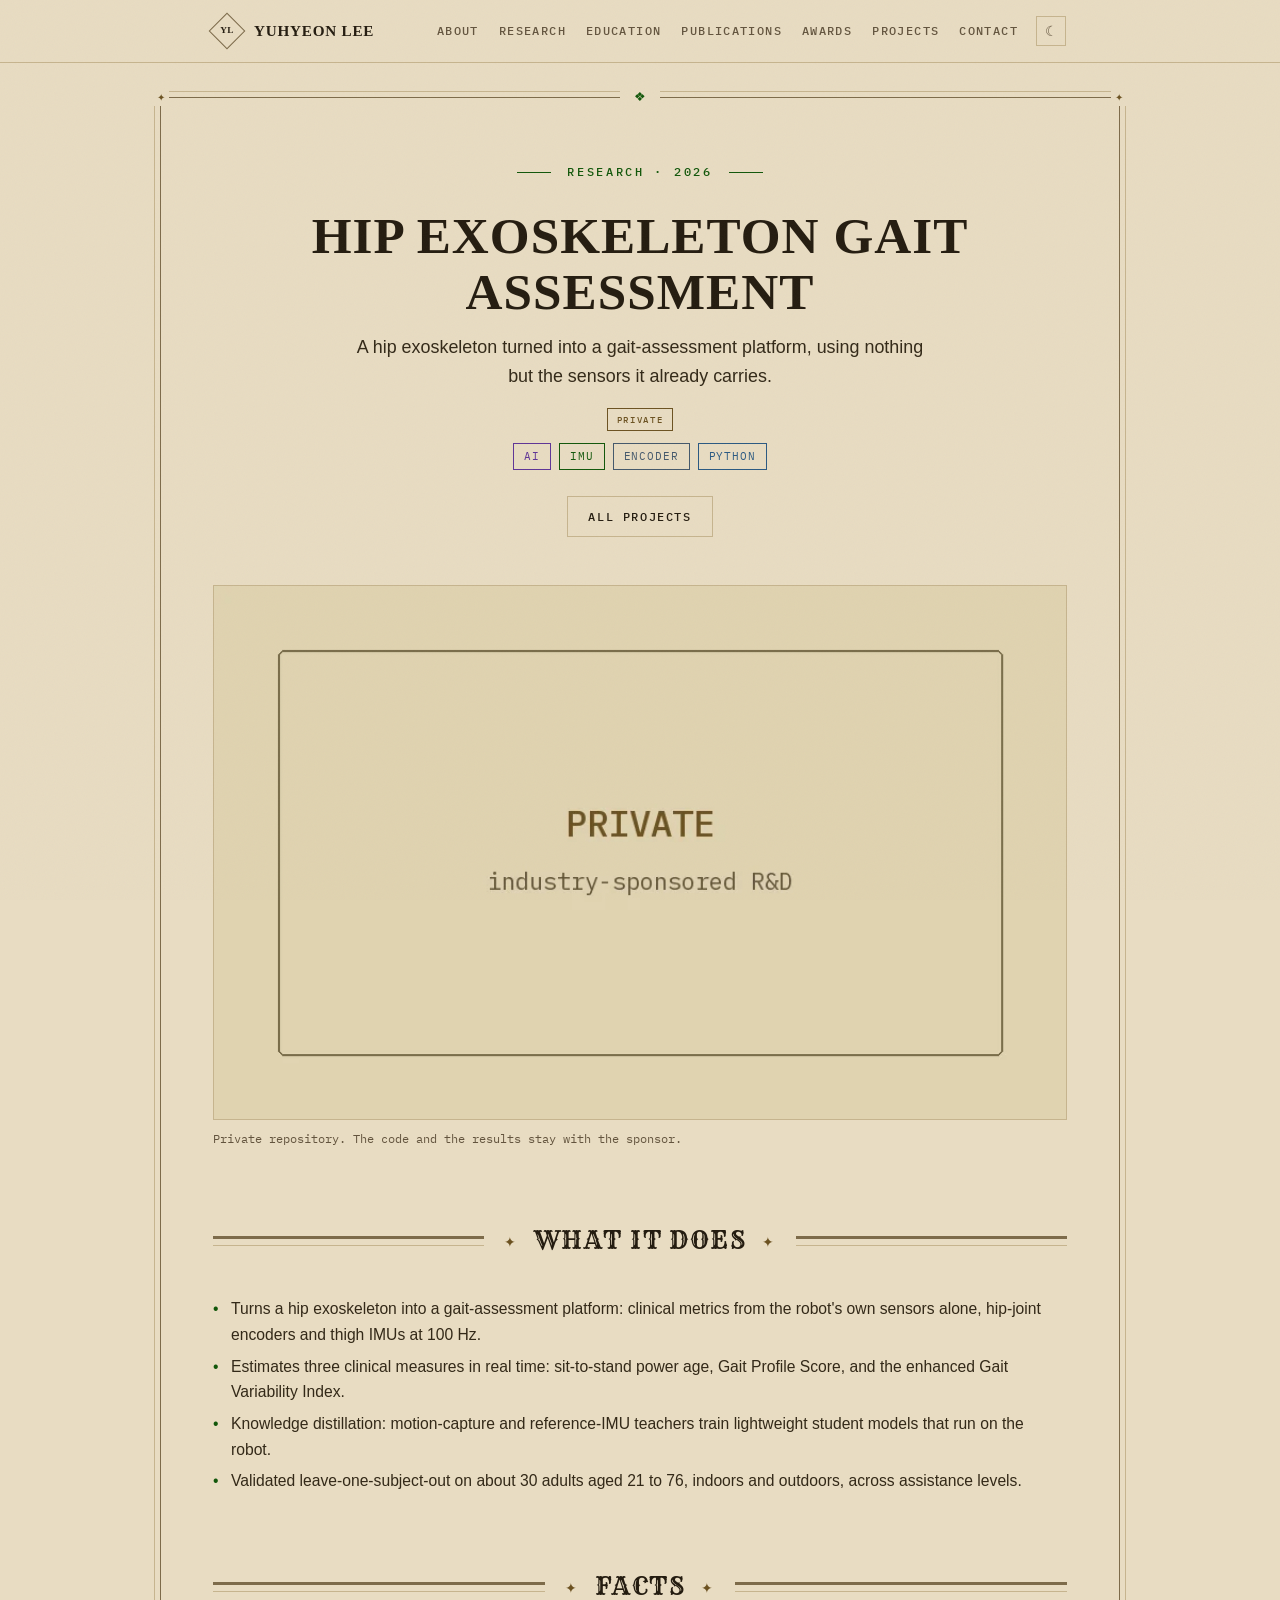
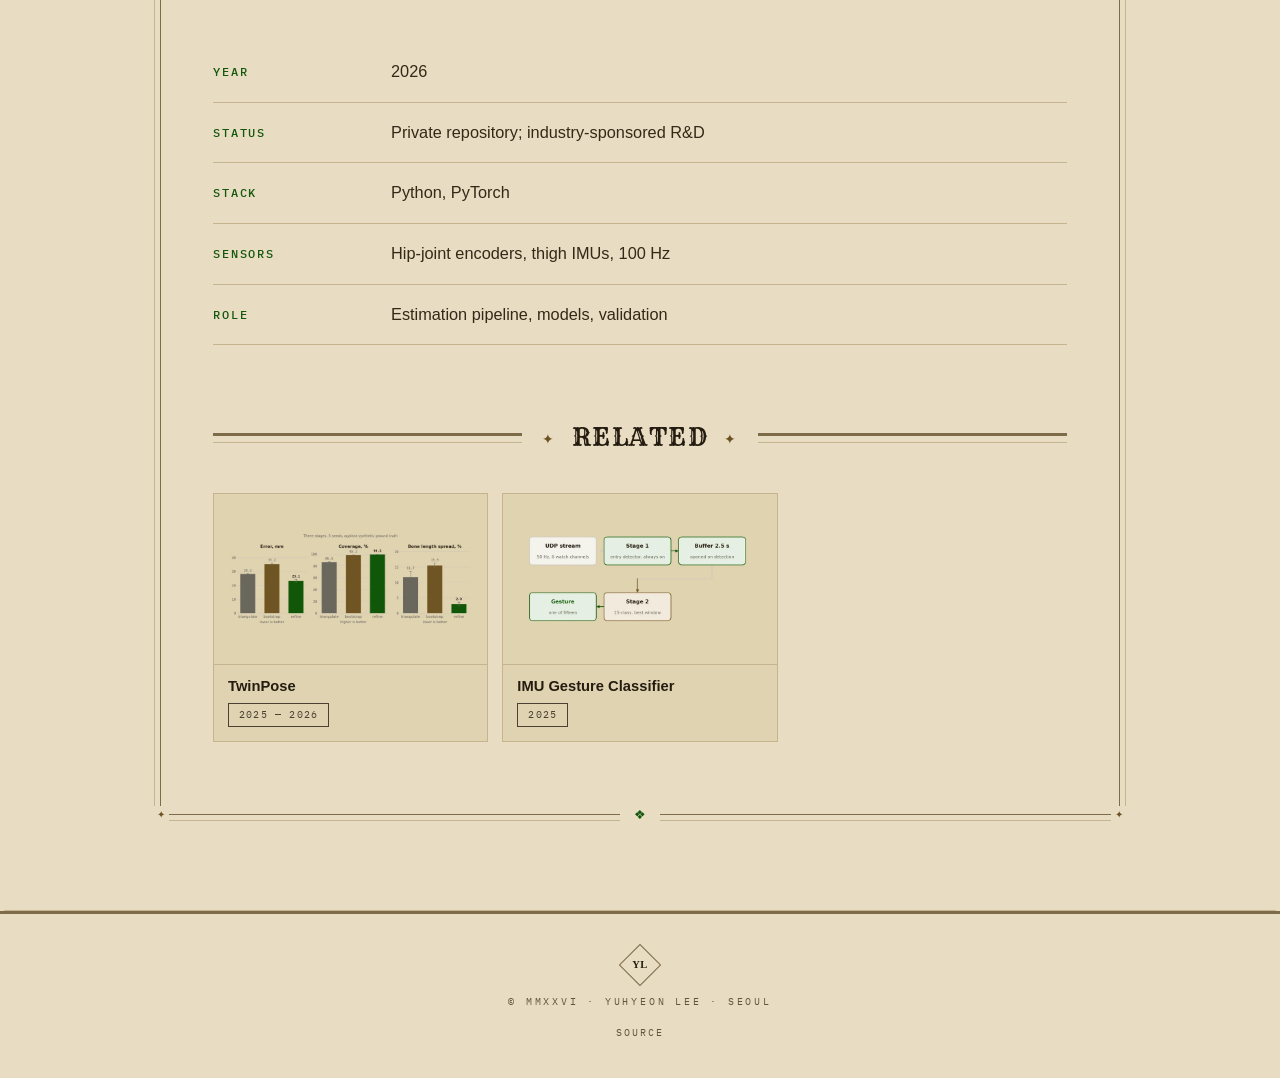
==== commit a6d0769c: "Fetch one palette per image, sized to the screen Figures that ship in both palettes were two <img> e" ====
--- a/projects/hip-exoskeleton-gait/index.html
+++ b/projects/hip-exoskeleton-gait/index.html
@@ -78,7 +78,7 @@
     </div>
   </header>
 
-  <figure class="project-figure project-figure-hero"><img src="../../assets/projects/hip-exoskeleton-gait.webp" alt="" width="800" height="500" fetchpriority="high" decoding="async"><figcaption>Private repository. The code and the results stay with the sponsor.</figcaption></figure>
+  <figure class="project-figure project-figure-hero"><picture><source media="(prefers-color-scheme: dark)" srcset="../../assets/projects/hip-exoskeleton-gait.webp" data-dark><img src="../../assets/projects/hip-exoskeleton-gait-day.webp" width="800" height="500" fetchpriority="high" decoding="async" alt=""></picture><figcaption>Private repository. The code and the results stay with the sponsor.</figcaption></figure>
 
   <section class="detail">
     <div class="section-head"><h2>What it does</h2></div>
@@ -106,8 +106,8 @@
   <section class="detail">
     <div class="section-head"><h2>Related</h2></div>
     <ul class="tiles tiles-small">
-      <li><a class="tile tile-small" href="../../projects/twinpose/"><img class="tile-thumb" src="../../assets/projects/twinpose.webp" width="800" height="500" loading="lazy" decoding="async" alt=""><div class="tile-body"><h3 class="tile-title">TwinPose</h3><div class="tile-meta"><span class="project-year">2025 — 2026</span></div></div></a></li>
-      <li><a class="tile tile-small" href="../../projects/imu-gesture-classifier/"><img class="tile-thumb" src="../../assets/projects/imu-gesture-classifier.webp" width="800" height="500" loading="lazy" decoding="async" alt=""><div class="tile-body"><h3 class="tile-title">IMU Gesture Classifier</h3><div class="tile-meta"><span class="project-year">2025</span></div></div></a></li>
+      <li><a class="tile tile-small" href="../../projects/twinpose/"><picture><source media="(prefers-color-scheme: dark)" srcset="../../assets/projects/twinpose.webp" data-dark><img src="../../assets/projects/twinpose-day.webp" class="tile-thumb" width="800" height="500" loading="lazy" decoding="async" alt=""></picture><div class="tile-body"><h3 class="tile-title">TwinPose</h3><div class="tile-meta"><span class="project-year">2025 — 2026</span></div></div></a></li>
+      <li><a class="tile tile-small" href="../../projects/imu-gesture-classifier/"><picture><source media="(prefers-color-scheme: dark)" srcset="../../assets/projects/imu-gesture-classifier.webp" data-dark><img src="../../assets/projects/imu-gesture-classifier-day.webp" class="tile-thumb" width="800" height="500" loading="lazy" decoding="async" alt=""></picture><div class="tile-body"><h3 class="tile-title">IMU Gesture Classifier</h3><div class="tile-meta"><span class="project-year">2025</span></div></div></a></li>
     </ul>
   </section>
 
--- a/assets/style.css
+++ b/assets/style.css
@@ -427,6 +427,19 @@
 }
 .hero-affiliation a:hover { color: var(--green); text-decoration-color: var(--green); }
 
+/* a link inside running text is underlined as well as colored, so it does not rely on
+   color alone (WCAG 1.4.1): against the words around it the green reaches only 1.6:1 by
+   day and 1.3:1 by night. Standalone links (buttons, contact rows, tiles) stay plain. */
+.award-body a,
+.fact-points a {
+  text-decoration: underline;
+  text-decoration-thickness: 1px;
+  text-underline-offset: 3px;
+  text-decoration-color: var(--green-dim);
+}
+.award-body a:hover,
+.fact-points a:hover { text-decoration-color: var(--green); }
+
 .hero-links { display: flex; flex-wrap: wrap; justify-content: center; gap: 10px; }
 
 .btn {
@@ -998,16 +1011,20 @@
 .tile:hover { border-color: var(--gold-dim); background: var(--bg-hover); text-decoration: none; }
 .tile:focus-visible { outline: 2px solid var(--green); outline-offset: 3px; }
 
-/* thumbnails are composed on the night card color, so they read as plates in both themes */
+/* thumbnails come in both palettes, each composed on its theme's card color */
 .tile-thumb {
   display: block;
   width: 100%;
   height: auto;
   aspect-ratio: 8 / 5;
   object-fit: cover;
-  background: #12140f;
+  background: var(--bg-raise);
   border-bottom: 1px solid var(--line);
 }
+
+/* a themed image is a <picture>; take its box out so the <img> lays out as before */
+.tile picture,
+.project-figure picture { display: contents; }
 
 .tile-body {
   flex: 1;
@@ -1096,12 +1113,6 @@
   margin-top: 10px;
 }
 .project-figure-hero { margin-top: 48px; }
-
-/* figures ship in both palettes; the page shows the one that matches the theme.
-   (two classes, so these outrank the `.project-figure img { display: block }` above) */
-.project-figure .fig-day { display: none; }
-html[data-theme="day"] .project-figure .fig-day { display: block; }
-html[data-theme="day"] .project-figure .fig-night { display: none; }
 
 .figure-grid { display: grid; grid-template-columns: 1fr 1fr; gap: 20px 14px; }
 .figure-grid .project-figure { margin: 0; }
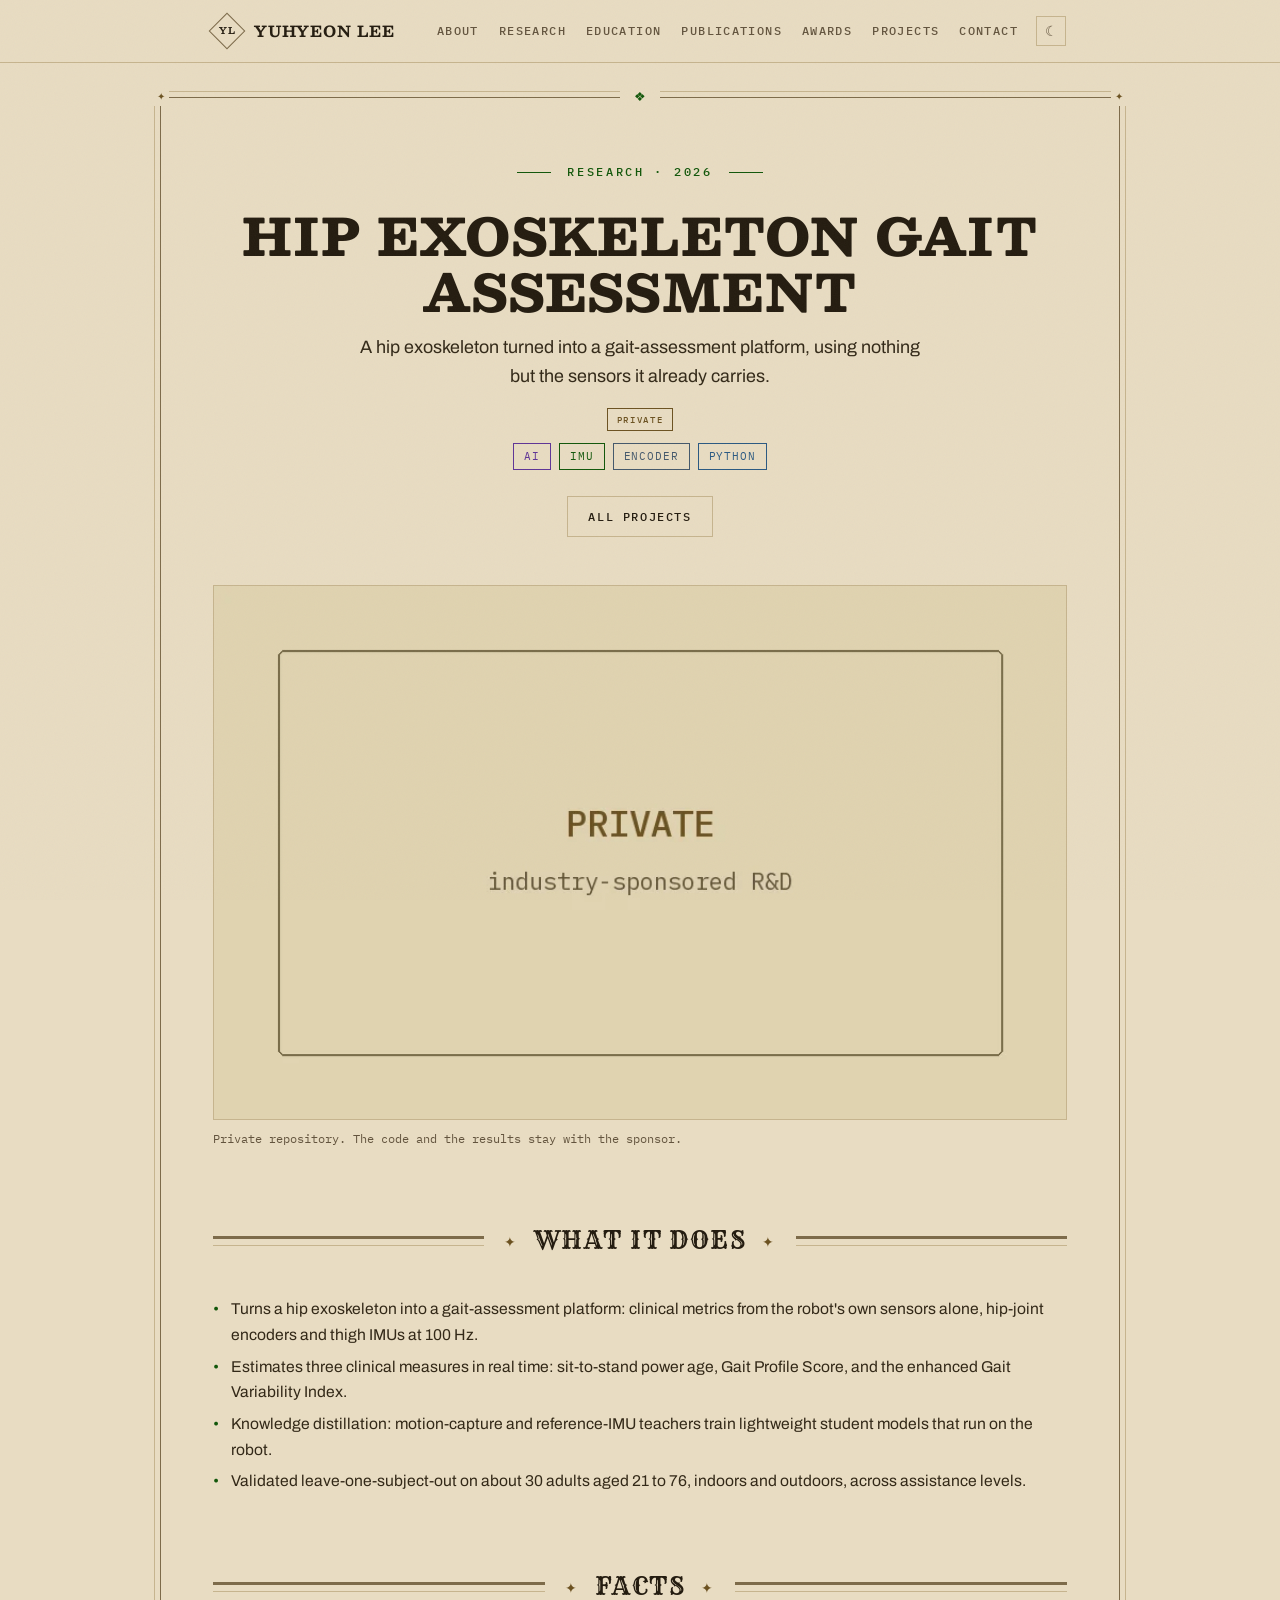
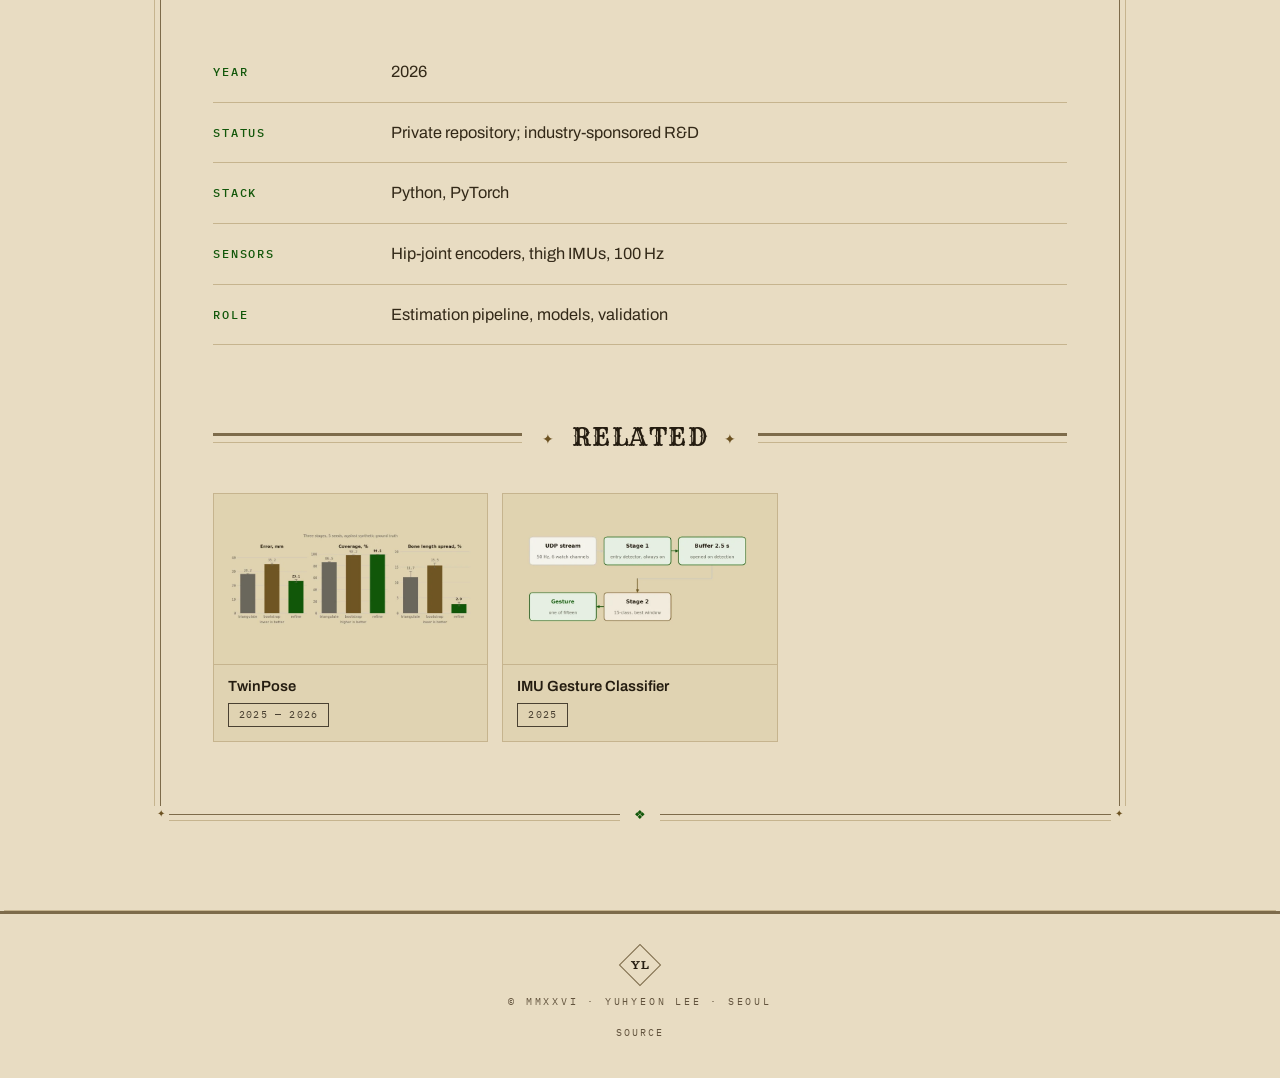
==== commit 25f061c5: "Split Besley and Archivo into core and extension files Fonts were the largest thing on every page, 1" ====
--- a/projects/hip-exoskeleton-gait/index.html
+++ b/projects/hip-exoskeleton-gait/index.html
@@ -24,9 +24,9 @@
   <link rel="icon" href="../../favicon.ico" sizes="16x16 32x32 48x48">
   <link rel="apple-touch-icon" href="../../assets/apple-touch-icon.png">
 
-  <link rel="preload" href="../../assets/fonts/besley-var.woff2" as="font" type="font/woff2" crossorigin>
+  <link rel="preload" href="../../assets/fonts/besley-core.woff2" as="font" type="font/woff2" crossorigin>
   <link rel="preload" href="../../assets/fonts/ibmplexmono-400.woff2" as="font" type="font/woff2" crossorigin>
-  <link rel="preload" href="../../assets/fonts/archivo-var.woff2" as="font" type="font/woff2" crossorigin>
+  <link rel="preload" href="../../assets/fonts/archivo-core.woff2" as="font" type="font/woff2" crossorigin>
   <link rel="stylesheet" href="../../assets/style.css?v=26">
   <script>
     try {
--- a/assets/style.css
+++ b/assets/style.css
@@ -7,9 +7,15 @@
    ============================================================ */
 
 /* self-hosted type (SIL Open Font License, see fonts/OFL-*.txt) */
-@font-face { font-family: "Besley"; font-style: normal; font-weight: 700 800; font-display: swap; src: url("fonts/besley-var.woff2") format("woff2"); }
-@font-face { font-family: "Archivo"; font-style: normal; font-weight: 400 600; font-display: swap; src: url("fonts/archivo-var.woff2") format("woff2"); }
-@font-face { font-family: "Archivo"; font-style: italic; font-weight: 400; font-display: swap; src: url("fonts/archivo-italic-var.woff2") format("woff2"); }
+/* Besley and Archivo are split by _standards/site_fonts.py: the core file covers ASCII and
+   the marks English prose uses, the ext file the rest, fetched only by a page that needs it.
+   Rye and IBM Plex Mono are left whole: their licences reserve the font names. */
+@font-face { font-family: "Besley"; font-style: normal; font-weight: 700 800; font-display: swap; src: url("fonts/besley-core.woff2") format("woff2"); unicode-range: U+20-7E, U+A0, U+A9, U+B0-B2, U+B5, U+B7, U+D7, U+2013-2014, U+2018-2019, U+201C-201D, U+2022, U+2026, U+2212; }
+@font-face { font-family: "Besley"; font-style: normal; font-weight: 700 800; font-display: swap; src: url("fonts/besley-ext.woff2") format("woff2"); unicode-range: U+0, U+D, U+A1-A8, U+AA-AF, U+B3-B4, U+B6, U+B8-D6, U+D8-FF, U+131, U+152-153, U+2C6, U+2DA, U+2DC, U+300-301, U+303-304, U+308, U+323, U+2000, U+2002, U+2009, U+200B, U+201A, U+201E, U+2039-203A, U+2044, U+20AC, U+2215; }
+@font-face { font-family: "Archivo"; font-style: normal; font-weight: 400 600; font-display: swap; src: url("fonts/archivo-core.woff2") format("woff2"); unicode-range: U+20-7E, U+A0, U+A9, U+B0-B2, U+B5, U+B7, U+D7, U+2013-2014, U+2018-2019, U+201C-201D, U+2022, U+2026, U+2032-2033, U+2212; }
+@font-face { font-family: "Archivo"; font-style: normal; font-weight: 400 600; font-display: swap; src: url("fonts/archivo-ext.woff2") format("woff2"); unicode-range: U+D, U+A1-A8, U+AA-AF, U+B3-B4, U+B6, U+B8-D6, U+D8-FF, U+102, U+131, U+152-153, U+2BC, U+2C6, U+2DA, U+2DC, U+300-301, U+303-304, U+308-309, U+323, U+2009, U+201A, U+201E, U+2039-203A, U+2044, U+20AC, U+2122, U+2191, U+2193, U+2215, U+FEFF; }
+@font-face { font-family: "Archivo"; font-style: italic; font-weight: 400; font-display: swap; src: url("fonts/archivo-italic-core.woff2") format("woff2"); unicode-range: U+20-7E, U+A0, U+A9, U+B0-B2, U+B5, U+B7, U+D7, U+2013-2014, U+2018-2019, U+201C-201D, U+2022, U+2026, U+2032-2033, U+2212; }
+@font-face { font-family: "Archivo"; font-style: italic; font-weight: 400; font-display: swap; src: url("fonts/archivo-italic-ext.woff2") format("woff2"); unicode-range: U+D, U+A1-A8, U+AA-AF, U+B3-B4, U+B6, U+B8-D6, U+D8-FF, U+102, U+131, U+152-153, U+2BC, U+2C6, U+2DA, U+2DC, U+300-301, U+303-304, U+308-309, U+323, U+2009, U+201A, U+201E, U+2039-203A, U+2044, U+20AC, U+2122, U+2191, U+2193, U+2215, U+FEFF; }
 @font-face { font-family: "IBM Plex Mono"; font-style: normal; font-weight: 400; font-display: swap; src: url("fonts/ibmplexmono-400.woff2") format("woff2"); }
 @font-face { font-family: "IBM Plex Mono"; font-style: normal; font-weight: 500; font-display: swap; src: url("fonts/ibmplexmono-500.woff2") format("woff2"); }
 @font-face { font-family: "Rye"; font-style: normal; font-weight: 400; font-display: swap; src: url("fonts/rye-400.woff2") format("woff2"); }
